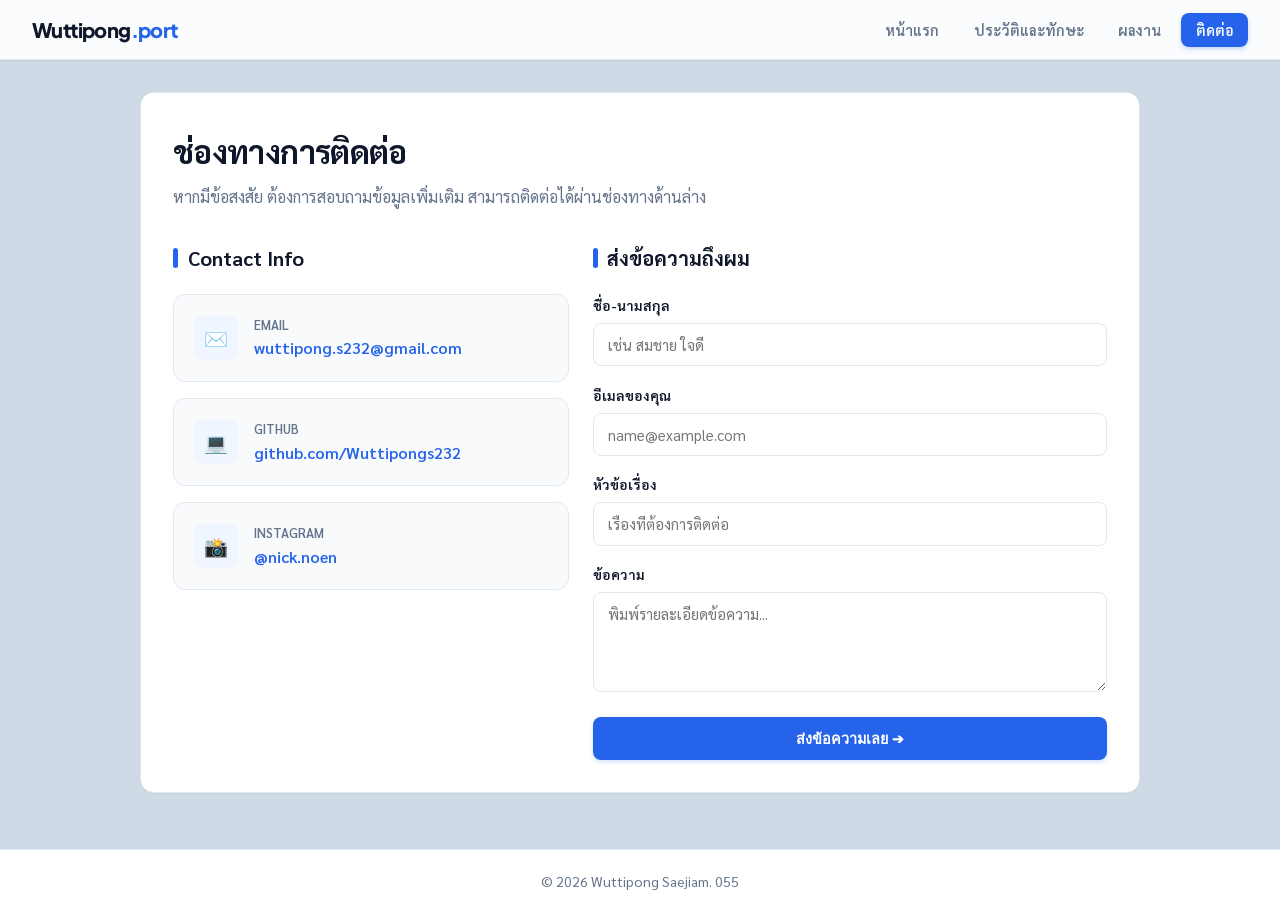
==== contact.html @ 296d6d03 "first commit" ====
<!DOCTYPE html>
<html lang="th">
<head>
  <meta charset="UTF-8">
  <meta name="viewport" content="width=device-width, initial-scale=1.0">
  <title>ติดต่อ - Wuttipong Saejiam</title>
  <link rel="stylesheet" href="css/style.css">
</head>
<body>

  <header>
    <div class="logo">Wuttipong<span>.port</span></div>

    <input type="checkbox" id="menu-toggle">
    <label for="menu-toggle" class="menu-toggle">☰</label>

    <nav>
      <ul>
        <li><a href="index.html">หน้าแรก</a></li>
        <li><a href="about.html">ประวัติและทักษะ</a></li>
        <li><a href="projects.html">ผลงาน</a></li>
        <li><a href="contact.html" class="active">ติดต่อ</a></li>
      </ul>
    </nav>
  </header>

  <main>
    <section>
      <h1>ช่องทางการติดต่อ</h1>
      <p style="color: var(--text-muted); margin-bottom: 2rem;">หากมีข้อสงสัย ต้องการสอบถามข้อมูลเพิ่มเติม สามารถติดต่อได้ผ่านช่องทางด้านล่าง</p>

      <div class="grid-2">
        <!-- ฝั่งซ้าย: ข้อมูลติดต่อแบบการ์ดไอคอน (กดได้ทั้งกล่อง) -->
        <div>
          <h2>Contact Info</h2>
          
          <!-- กล่อง 1: EMAIL (เปิดเมล) -->
          <a href="mailto:wuttipong.s232@gmail.com" class="contact-info-card" style="text-decoration: none; cursor: pointer;">
            <div class="contact-icon">✉️</div>
            <div>
              <div style="font-size: 0.8rem; color: var(--text-muted); font-weight: 600;">EMAIL</div>
              <div style="color: var(--primary); font-weight: 600;">wuttipong.s232@gmail.com</div>
            </div>
          </a>

          <!-- กล่อง 2: GITHUB (เปิดเว็บใหม่) -->
          <a href="https://github.com/Wuttipongs232" target="_blank" class="contact-info-card" style="text-decoration: none; cursor: pointer;">
            <div class="contact-icon">💻</div>
            <div>
              <div style="font-size: 0.8rem; color: var(--text-muted); font-weight: 600;">GITHUB</div>
              <div style="color: var(--primary); font-weight: 600;">github.com/Wuttipongs232</div>
            </div>
          </a>

          <!-- กล่อง 3: INSTAGRAM (เปิดเว็บใหม่) -->
          <a href="https://instagram.com/nick.noen" target="_blank" class="contact-info-card" style="text-decoration: none; cursor: pointer;">
            <div class="contact-icon">📸</div>
            <div>
              <div style="font-size: 0.8rem; color: var(--text-muted); font-weight: 600;">INSTAGRAM</div>
              <div style="color: var(--primary); font-weight: 600;">@nick.noen</div>
            </div>
          </a>
        </div>

        <!-- ฝั่งขวา: ฟอร์มติดต่อ -->
        <div>
          <h2>ส่งข้อความถึงผม</h2>
          <form action="#" method="post">
            <div class="form-group">
              <label for="name">ชื่อ-นามสกุล</label>
              <input type="text" id="name" name="name" class="form-control" placeholder="เช่น สมชาย ใจดี" required>
            </div>
            <div class="form-group">
              <label for="email">อีเมลของคุณ</label>
              <input type="email" id="email" name="email" class="form-control" placeholder="name@example.com" required>
            </div>
            <div class="form-group">
              <label for="subject">หัวข้อเรื่อง</label>
              <input type="text" id="subject" name="subject" class="form-control" placeholder="เรื่องที่ต้องการติดต่อ" required>
            </div>
            <div class="form-group">
              <label for="message">ข้อความ</label>
              <textarea id="message" name="message" rows="4" class="form-control" placeholder="พิมพ์รายละเอียดข้อความ..." required></textarea>
            </div>
            <button type="submit" class="btn" style="width: 100%;">ส่งข้อความเลย ➔</button>
          </form>
        </div>
      </div>
    </section>
  </main>

  <footer>
    <p>&copy; 2026 Wuttipong Saejiam. 055</p>
  </footer>

</body>
</html>
---- css/style.css ----
/* ==========================================================================
   TABLE OF CONTENTS
   ==========================================================================
   1. FONTS & ROOT VARIABLES
   2. GLOBAL / RESET STYLES
   3. HEADER & NAVIGATION (ALL PAGES)
   4. LAYOUT & CONTAINERS (MAIN, SECTION, FOOTER)
   5. TYPOGRAPHY & BUTTONS
   6. PAGE: INDEX.HTML (HERO SECTION)
   7. PAGE: ABOUT.HTML (SKILLS & BADGES)
   8. PAGE: PROJECTS.HTML (CARDS & GRID)
   9. PAGE: CONTACT.HTML (CARDS & FORM)
   10. MOBILE MENU & RESPONSIVE DESIGN (MEDIA QUERIES)
   ========================================================================== */

/* ==========================================================================
   1. FONTS & ROOT VARIABLES
   ========================================================================== */
@import url('https://fonts.googleapis.com/css2?family=Plus+Jakarta+Sans:wght@400;500;600;700&family=Sarabun:wght@300;400;500;600;700&display=swap');

:root {
  --primary: #2563eb;          /* Vibrant Royal Blue */
  --primary-hover: #1d4ed8;
  --primary-light: #eff6ff;
  --bg-main: #cedae6;          /* Slate 100 soft background */
  --bg-card: #ffffff;
  --text-title: #0f172a;       /* Slate 900 */
  --text-body: #334155;        /* Slate 700 */
  --text-muted: #64748b;       /* Slate 500 */
  --border: #e2e8f0;           /* Slate 200 */
  --shadow-sm: 0 1px 2px 0 rgb(0 0 0 / 0.05);
  --shadow-md: 0 4px 6px -1px rgb(0 0 0 / 0.07), 0 2px 4px -2px rgb(0 0 0 / 0.05);
  --shadow-lg: 0 10px 15px -3px rgb(0 0 0 / 0.08), 0 4px 6px -4px rgb(0 0 0 / 0.04);
}

/* ==========================================================================
   2. GLOBAL / RESET STYLES
   ========================================================================== */
* {
  box-sizing: border-box;
  margin: 0;
  padding: 0;
}

body {
  font-family: 'Sarabun', 'Plus Jakarta Sans', -apple-system, sans-serif;
  line-height: 1.6;
  color: var(--text-body);
  background-color: var(--bg-main);
  display: flex;
  flex-direction: column;
  min-height: 100vh;
}

/* ==========================================================================
   3. HEADER & NAVIGATION (ALL PAGES)
   ========================================================================== */
header {
  background-color: rgba(255, 255, 255, 0.9);
  backdrop-filter: blur(8px);
  border-bottom: 1px solid var(--border);
  padding: 0.85rem 2rem;
  display: flex;
  justify-content: space-between;
  align-items: center;
  position: sticky;
  top: 0;
  z-index: 100;
  box-shadow: var(--shadow-sm);
}

header .logo {
  font-family: 'Plus Jakarta Sans', sans-serif;
  font-weight: 800;
  font-size: 1.25rem;
  color: var(--text-title);
  letter-spacing: -0.03em;
}

header .logo span {
  color: var(--primary);
}

nav ul {
  display: flex;
  list-style: none;
  gap: 0.35rem;
}

nav a {
  color: var(--text-muted);
  text-decoration: none;
  padding: 0.5rem 0.9rem;
  border-radius: 0.5rem;
  font-size: 0.9rem;
  font-weight: 600;
  transition: all 0.2s ease;
}

nav a:hover {
  color: var(--primary);
  background-color: var(--primary-light);
}

nav a.active {
  color: #ffffff;
  background-color: var(--primary);
  box-shadow: 0 2px 4px rgba(37, 99, 235, 0.25);
}

/* ซ่อน Checkbox และปุ่มแฮมเบอร์เกอร์บนหน้าจอปกติ */
#menu-toggle, 
.menu-toggle {
  display: none;
}

/* ==========================================================================
   4. LAYOUT & CONTAINERS (MAIN, SECTION, FOOTER)
   ========================================================================== */
main {
  flex: 1;
  max-width: 1000px;
  width: 92%;
  margin: 2rem auto;
}

section {
  background: var(--bg-card);
  border: 1px solid var(--border);
  border-radius: 0.85rem;
  padding: 2rem;
  margin-bottom: 1.5rem;
  box-shadow: var(--shadow-sm);
}

footer {
  background-color: #ffffff;
  border-top: 1px solid var(--border);
  color: var(--text-muted);
  text-align: center;
  padding: 1.25rem;
  font-size: 0.875rem;
  margin-top: auto;
}

/* ==========================================================================
   5. TYPOGRAPHY & BUTTONS
   ========================================================================== */
h1 {
  font-size: 2rem;
  color: var(--text-title);
  margin-bottom: 0.5rem;
  font-weight: 700;
  letter-spacing: -0.02em;
}

h2 {
  font-size: 1.25rem;
  color: var(--text-title);
  margin-bottom: 1.25rem;
  font-weight: 700;
  display: flex;
  align-items: center;
  gap: 0.6rem;
}

h2::before {
  content: "";
  display: inline-block;
  width: 5px;
  height: 1.2rem;
  background-color: var(--primary);
  border-radius: 3px;
}

/* Button Components */
.btn {
  display: inline-flex;
  align-items: center;
  justify-content: center;
  gap: 0.5rem;
  background-color: var(--primary);
  color: #ffffff;
  padding: 0.65rem 1.25rem;
  border-radius: 0.5rem;
  text-decoration: none;
  font-size: 0.9rem;
  font-weight: 600;
  border: none;
  cursor: pointer;
  transition: all 0.2s ease;
  box-shadow: 0 2px 4px rgba(37, 99, 235, 0.2);
}

.btn:hover {
  background-color: var(--primary-hover);
  transform: translateY(-1px);
}

.btn-outline {
  background-color: #ffffff;
  color: var(--text-title);
  border: 1px solid var(--border);
  box-shadow: none;
}

.btn-outline:hover {
  background-color: #f8fafc;
  border-color: #cbd5e1;
}

/* ==========================================================================
   6. PAGE: INDEX.HTML (HERO SECTION)
   ========================================================================== */
.hero-flex {
  display: flex;
  align-items: center;
  gap: 2rem;
}

.hero-avatar {
  width: 150px;
  height: 150px;
  border-radius: 1rem;
  object-fit: cover;
  border: 2px solid var(--border);
  box-shadow: var(--shadow-md);
}

.badge-tag {
  display: inline-block;
  background-color: var(--primary-light);
  color: var(--primary);
  font-size: 0.8rem;
  font-weight: 700;
  padding: 0.25rem 0.75rem;
  border-radius: 2rem;
  margin-bottom: 0.5rem;
}

/* ==========================================================================
   7. PAGE: ABOUT.HTML (SKILLS & BADGES)
   ========================================================================== */
.skills-badge-list {
  display: flex;
  flex-wrap: wrap;
  gap: 0.5rem;
  list-style: none;
}

.skills-badge-list li {
  background: #f1f5f9;
  color: var(--text-body);
  padding: 0.4rem 0.85rem;
  border-radius: 0.4rem;
  font-size: 0.875rem;
  font-weight: 600;
  border: 1px solid #e2e8f0;
}

/* ==========================================================================
   8. PAGE: PROJECTS.HTML (CARDS & GRID)
   ========================================================================== */
.projects-grid {
  display: grid;
  grid-template-columns: repeat(3, 1fr);
  gap: 1.25rem;
}

.project-card {
  background: #ffffff;
  border: 1px solid var(--border);
  border-radius: 0.75rem;
  overflow: hidden;
  display: flex;
  flex-direction: column;
  transition: all 0.25s ease;
}

.project-card:hover {
  transform: translateY(-4px);
  box-shadow: var(--shadow-lg);
}

.project-card img {
  width: 100%;
  height: 160px;
  object-fit: cover;
  border-bottom: 1px solid var(--border);
}

.project-body {
  padding: 1.2rem;
  display: flex;
  flex-direction: column;
  flex: 1;
}

.project-meta-box {
  background-color: #f8fafc;
  border: 1px solid var(--border);
  border-radius: 0.5rem;
  padding: 0.65rem 0.85rem;
  font-size: 0.825rem;
  color: var(--text-muted);
  margin: 0.75rem 0 1rem 0;
  line-height: 1.5;
}

/* ==========================================================================
   9. PAGE: CONTACT.HTML (CARDS & FORM)
   ========================================================================== */
.grid-2 {
  display: grid;
  grid-template-columns: 1fr 1.3fr;
  gap: 1.5rem;
}

.contact-info-card {
  position: relative;
  background-color: #f8fafc;
  border: 1px solid var(--border);
  border-radius: 0.75rem;
  padding: 1.25rem;
  display: flex;
  align-items: center;
  gap: 1rem;
  margin-bottom: 1rem;
  transition: transform 0.2s ease;
}

.contact-info-card:hover {
  transform: translateY(-2px);
  border-color: #cbd5e1;
}

/* ยืดพื้นที่คลิกของแท็ก <a> ให้ครอบคลุมการ์ดทั้งหมด */
.contact-info-card a::before {
  content: "";
  position: absolute;
  top: 0;
  left: 0;
  right: 0;
  bottom: 0;
}

.contact-icon {
  width: 44px;
  height: 44px;
  background-color: var(--primary-light);
  color: var(--primary);
  border-radius: 0.5rem;
  display: flex;
  align-items: center;
  justify-content: center;
  font-size: 1.2rem;
  font-weight: bold;
  flex-shrink: 0;
}

/* Form Components */
.form-group {
  margin-bottom: 1.1rem;
}

.form-group label {
  display: block;
  margin-bottom: 0.4rem;
  font-weight: 600;
  font-size: 0.875rem;
  color: var(--text-title);
}

.form-control {
  width: 100%;
  padding: 0.7rem 0.9rem;
  border: 1px solid var(--border);
  border-radius: 0.5rem;
  font-family: inherit;
  font-size: 0.925rem;
  color: var(--text-title);
  background-color: #ffffff;
  transition: all 0.15s ease;
}

.form-control:focus {
  outline: none;
  border-color: var(--primary);
  box-shadow: 0 0 0 3px rgba(37, 99, 235, 0.15);
}

/* ==========================================================================
   10. MOBILE MENU & RESPONSIVE DESIGN (MEDIA QUERIES)
   ========================================================================== */

/* 💻 Tablet View (Width <= 900px) */
@media (max-width: 900px) {
  .grid-2 {
    grid-template-columns: 1fr;
  }
  .projects-grid {
    grid-template-columns: repeat(2, 1fr);
  }
}

/* 📱 Mobile View (Width <= 600px) */
@media (max-width: 600px) {
  header {
    flex-wrap: wrap;
    padding: 0.85rem 1.25rem;
    position: relative;
  }

  /* แสดงปุ่มแฮมเบอร์เกอร์ ☰ */
  .menu-toggle {
    display: block;
    font-size: 1.5rem;
    cursor: pointer;
    color: var(--text-title);
    padding: 0.2rem 0.5rem;
    border-radius: 0.375rem;
    border: 1px solid var(--border);
    user-select: none;
  }

  .menu-toggle:hover {
    background-color: var(--primary-light);
  }

  /* ซ่อน Navigation บนมือถือไว้ก่อน */
  nav {
    display: none;
    width: 100%;
    margin-top: 0.75rem;
    border-top: 1px solid var(--border);
    padding-top: 0.75rem;
  }

  /* แสดง Navigation เมื่อกดปุ่มแฮมเบอร์เกอร์ */
  #menu-toggle:checked ~ nav {
    display: block;
  }

  nav ul {
    flex-direction: column;
    gap: 0.5rem;
  }

  nav a {
    display: block;
    text-align: center;
    padding: 0.65rem;
    background-color: #f8fafc;
    border: 1px solid var(--border);
    border-radius: 0.5rem;
  }

  nav a.active {
    background-color: var(--primary);
    border-color: var(--primary);
    color: #ffffff;
  }

  /* Layout Adjustments for Mobile */
  main {
    width: 92%;
    margin: 1.25rem auto;
  }

  section {
    padding: 1.25rem;
  }

  .hero-flex {
    flex-direction: column;
    text-align: center;
  }

  .grid-2,
  .projects-grid {
    grid-template-columns: 1fr;
  }
}
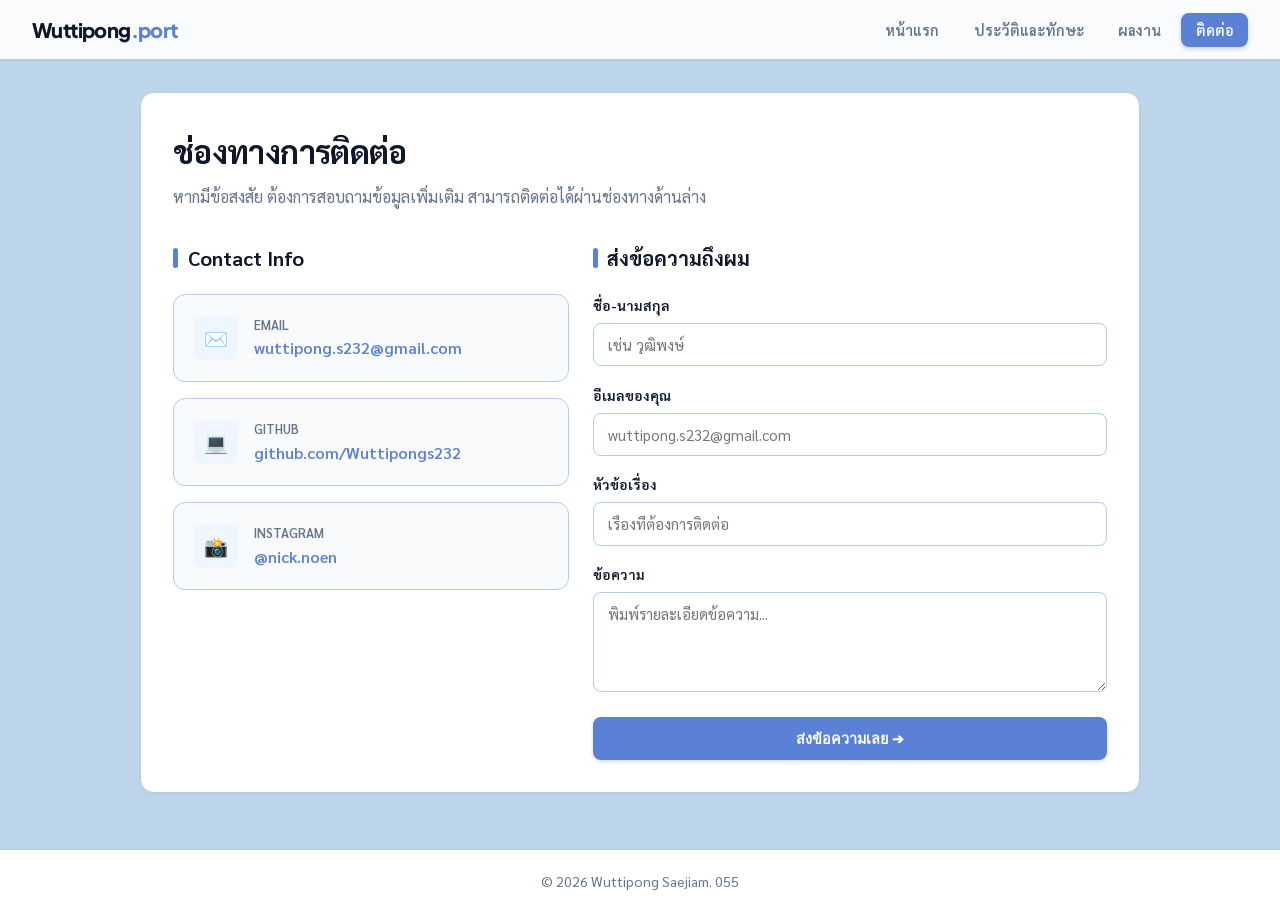
==== commit e6b08a1c: "Newcolor" ====
--- a/contact.html
+++ b/contact.html
@@ -68,11 +68,11 @@
           <form action="#" method="post">
             <div class="form-group">
               <label for="name">ชื่อ-นามสกุล</label>
-              <input type="text" id="name" name="name" class="form-control" placeholder="เช่น สมชาย ใจดี" required>
+              <input type="text" id="name" name="name" class="form-control" placeholder="เช่น วุฒิพงษ์" required>
             </div>
             <div class="form-group">
               <label for="email">อีเมลของคุณ</label>
-              <input type="email" id="email" name="email" class="form-control" placeholder="name@example.com" required>
+              <input type="email" id="email" name="email" class="form-control" placeholder="wuttipong.s232@gmail.com" required>
             </div>
             <div class="form-group">
               <label for="subject">หัวข้อเรื่อง</label>
--- a/css/style.css
+++ b/css/style.css
@@ -19,15 +19,15 @@
 @import url('https://fonts.googleapis.com/css2?family=Plus+Jakarta+Sans:wght@400;500;600;700&family=Sarabun:wght@300;400;500;600;700&display=swap');
 
 :root {
-  --primary: #2563eb;          /* Vibrant Royal Blue */
-  --primary-hover: #1d4ed8;
+  --primary: #5a81d5;          /* Vibrant Royal Blue */
+  --primary-hover: #3663e0;
   --primary-light: #eff6ff;
-  --bg-main: #cedae6;          /* Slate 100 soft background */
+  --bg-main: #bdd5ea;          /* Slate 100 soft background */
   --bg-card: #ffffff;
   --text-title: #0f172a;       /* Slate 900 */
   --text-body: #334155;        /* Slate 700 */
   --text-muted: #64748b;       /* Slate 500 */
-  --border: #e2e8f0;           /* Slate 200 */
+  --border: #b3cceb;           /* Slate 200 */
   --shadow-sm: 0 1px 2px 0 rgb(0 0 0 / 0.05);
   --shadow-md: 0 4px 6px -1px rgb(0 0 0 / 0.07), 0 2px 4px -2px rgb(0 0 0 / 0.05);
   --shadow-lg: 0 10px 15px -3px rgb(0 0 0 / 0.08), 0 4px 6px -4px rgb(0 0 0 / 0.04);
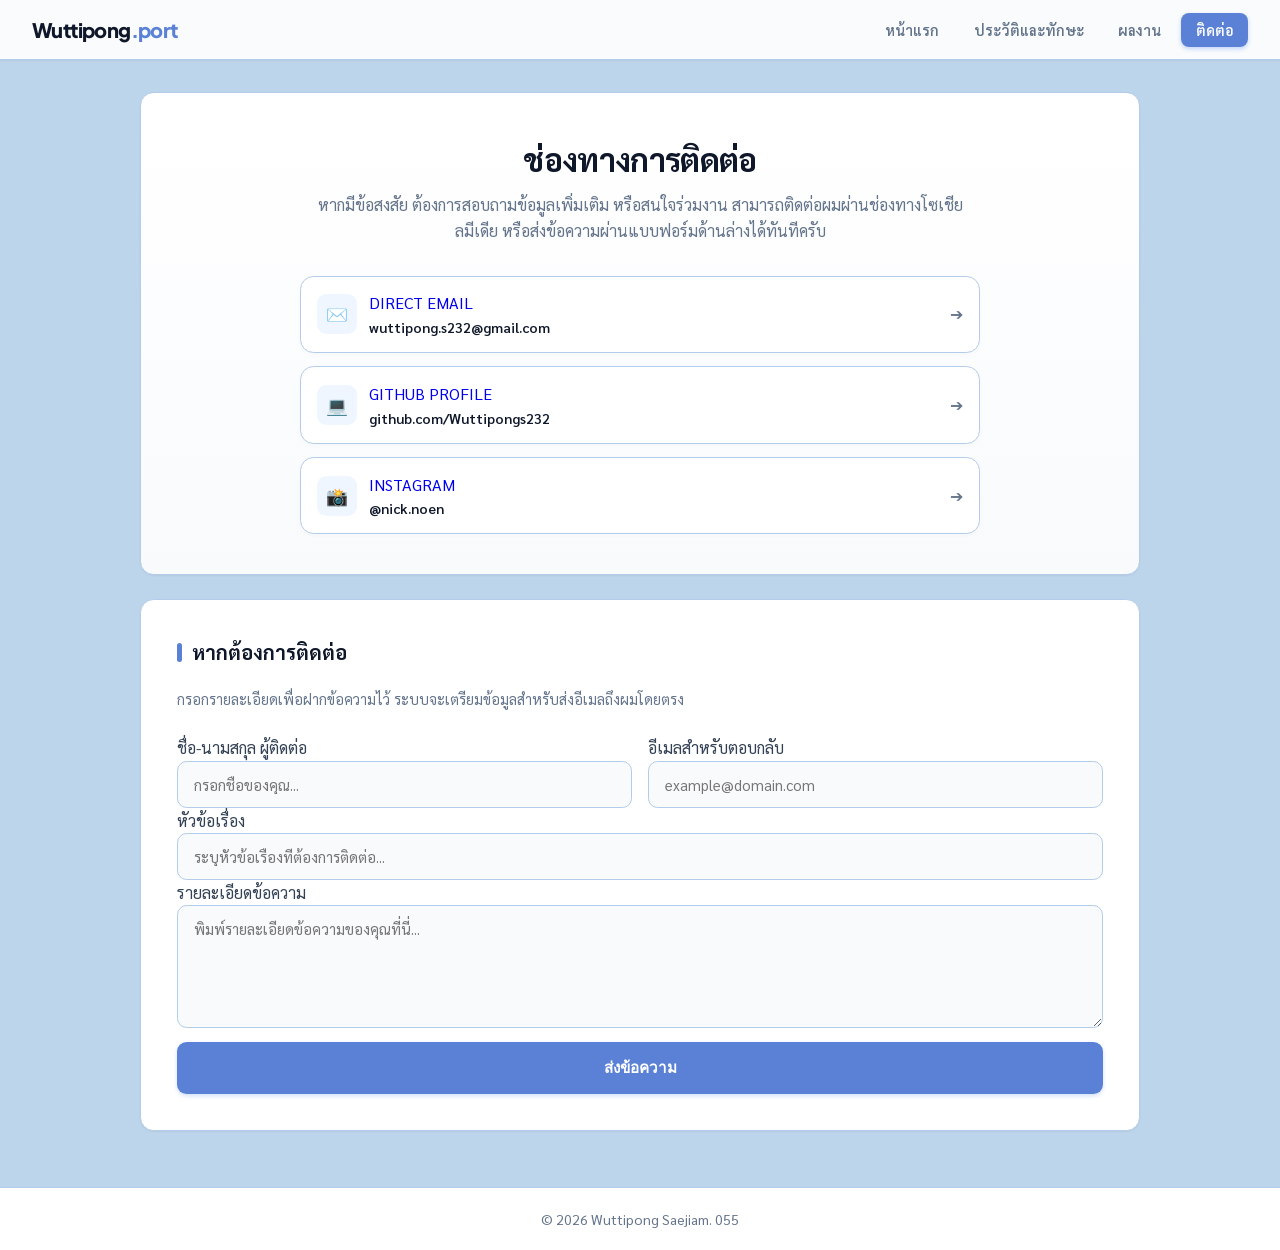
==== commit 42435430: "Newcontact" ====
--- a/contact.html
+++ b/contact.html
@@ -25,67 +25,76 @@
   </header>
 
   <main>
-    <section>
+    <!-- Section 1: Hero Contact Banner -->
+    <section class="contact-hero-section">
       <h1>ช่องทางการติดต่อ</h1>
-      <p style="color: var(--text-muted); margin-bottom: 2rem;">หากมีข้อสงสัย ต้องการสอบถามข้อมูลเพิ่มเติม สามารถติดต่อได้ผ่านช่องทางด้านล่าง</p>
+      <p>หากมีข้อสงสัย ต้องการสอบถามข้อมูลเพิ่มเติม หรือสนใจร่วมงาน สามารถติดต่อผมผ่านช่องทางโซเชียลมีเดีย หรือส่งข้อความผ่านแบบฟอร์มด้านล่างได้ทันทีครับ</p>
+      
+      <div class="contact-pills-container">
+        
+        <a href="mailto:wuttipong.s232@gmail.com" class="contact-pill-card">
+          <div class="pill-icon-box">✉️</div>
+          <div class="pill-details">
+            <span class="pill-label">DIRECT EMAIL</span>
+            <span class="pill-value">wuttipong.s232@gmail.com</span>
+          </div>
+          <span class="pill-arrow">➔</span>
+        </a>
 
-      <div class="grid-2">
-        <!-- ฝั่งซ้าย: ข้อมูลติดต่อแบบการ์ดไอคอน (กดได้ทั้งกล่อง) -->
-        <div>
-          <h2>Contact Info</h2>
-          
-          <!-- กล่อง 1: EMAIL (เปิดเมล) -->
-          <a href="mailto:wuttipong.s232@gmail.com" class="contact-info-card" style="text-decoration: none; cursor: pointer;">
-            <div class="contact-icon">✉️</div>
-            <div>
-              <div style="font-size: 0.8rem; color: var(--text-muted); font-weight: 600;">EMAIL</div>
-              <div style="color: var(--primary); font-weight: 600;">wuttipong.s232@gmail.com</div>
-            </div>
-          </a>
+        <a href="https://github.com/Wuttipongs232" target="_blank" class="contact-pill-card">
+          <div class="pill-icon-box">💻</div>
+          <div class="pill-details">
+            <span class="pill-label">GITHUB PROFILE</span>
+            <span class="pill-value">github.com/Wuttipongs232</span>
+          </div>
+          <span class="pill-arrow">➔</span>
+        </a>
 
-          <!-- กล่อง 2: GITHUB (เปิดเว็บใหม่) -->
-          <a href="https://github.com/Wuttipongs232" target="_blank" class="contact-info-card" style="text-decoration: none; cursor: pointer;">
-            <div class="contact-icon">💻</div>
-            <div>
-              <div style="font-size: 0.8rem; color: var(--text-muted); font-weight: 600;">GITHUB</div>
-              <div style="color: var(--primary); font-weight: 600;">github.com/Wuttipongs232</div>
-            </div>
-          </a>
+        <a href="https://instagram.com/nick.noen" target="_blank" class="contact-pill-card">
+          <div class="pill-icon-box">📸</div>
+          <div class="pill-details">
+            <span class="pill-label">INSTAGRAM</span>
+            <span class="pill-value">@nick.noen</span>
+          </div>
+          <span class="pill-arrow">➔</span>
+        </a>
 
-          <!-- กล่อง 3: INSTAGRAM (เปิดเว็บใหม่) -->
-          <a href="https://instagram.com/nick.noen" target="_blank" class="contact-info-card" style="text-decoration: none; cursor: pointer;">
-            <div class="contact-icon">📸</div>
-            <div>
-              <div style="font-size: 0.8rem; color: var(--text-muted); font-weight: 600;">INSTAGRAM</div>
-              <div style="color: var(--primary); font-weight: 600;">@nick.noen</div>
-            </div>
-          </a>
+      </div>
+    </section>
+
+    <!-- Section 2: Interactive Send Message Form -->
+    <section class="contact-form-section">
+      <h2>หากต้องการติดต่อ</h2>
+      <p style="color: var(--text-muted); margin-bottom: 1.5rem; font-size: 0.9rem;">
+        กรอกรายละเอียดเพื่อฝากข้อความไว้ ระบบจะเตรียมข้อมูลสำหรับส่งอีเมลถึงผมโดยตรง
+      </p>
+
+      <form action="#" method="post" class="modern-contact-form">
+        <div class="form-row-2">
+          <div class="form-group">
+            <label for="name">ชื่อ-นามสกุล ผู้ติดต่อ</label>
+            <input type="text" id="name" name="name" class="form-control-modern" placeholder="กรอกชื่อของคุณ..." required>
+          </div>
+          <div class="form-group">
+            <label for="email">อีเมลสำหรับตอบกลับ</label>
+            <input type="email" id="email" name="email" class="form-control-modern" placeholder="example@domain.com" required>
+          </div>
         </div>
 
-        <!-- ฝั่งขวา: ฟอร์มติดต่อ -->
-        <div>
-          <h2>ส่งข้อความถึงผม</h2>
-          <form action="#" method="post">
-            <div class="form-group">
-              <label for="name">ชื่อ-นามสกุล</label>
-              <input type="text" id="name" name="name" class="form-control" placeholder="เช่น วุฒิพงษ์" required>
-            </div>
-            <div class="form-group">
-              <label for="email">อีเมลของคุณ</label>
-              <input type="email" id="email" name="email" class="form-control" placeholder="wuttipong.s232@gmail.com" required>
-            </div>
-            <div class="form-group">
-              <label for="subject">หัวข้อเรื่อง</label>
-              <input type="text" id="subject" name="subject" class="form-control" placeholder="เรื่องที่ต้องการติดต่อ" required>
-            </div>
-            <div class="form-group">
-              <label for="message">ข้อความ</label>
-              <textarea id="message" name="message" rows="4" class="form-control" placeholder="พิมพ์รายละเอียดข้อความ..." required></textarea>
-            </div>
-            <button type="submit" class="btn" style="width: 100%;">ส่งข้อความเลย ➔</button>
-          </form>
+        <div class="form-group">
+          <label for="subject">หัวข้อเรื่อง</label>
+          <input type="text" id="subject" name="subject" class="form-control-modern" placeholder="ระบุหัวข้อเรื่องที่ต้องการติดต่อ..." required>
         </div>
-      </div>
+
+        <div class="form-group">
+          <label for="message">รายละเอียดข้อความ</label>
+          <textarea id="message" name="message" rows="5" class="form-control-modern" placeholder="พิมพ์รายละเอียดข้อความของคุณที่นี่..." required></textarea>
+        </div>
+
+        <button type="submit" class="btn btn-submit-modern">
+          <span>ส่งข้อความ</span>
+        </button>
+      </form>
     </section>
   </main>
 
--- a/css/style.css
+++ b/css/style.css
@@ -308,85 +308,151 @@
 }
 
 /* ==========================================================================
-   9. PAGE: CONTACT.HTML (CARDS & FORM)
-   ========================================================================== */
-.grid-2 {
-  display: grid;
-  grid-template-columns: 1fr 1.3fr;
-  gap: 1.5rem;
-}
-
-.contact-info-card {
-  position: relative;
-  background-color: #f8fafc;
-  border: 1px solid var(--border);
-  border-radius: 0.75rem;
-  padding: 1.25rem;
-  display: flex;
-  align-items: center;
-  gap: 1rem;
-  margin-bottom: 1rem;
-  transition: transform 0.2s ease;
-}
-
-.contact-info-card:hover {
-  transform: translateY(-2px);
-  border-color: #cbd5e1;
-}
-
-/* ยืดพื้นที่คลิกของแท็ก <a> ให้ครอบคลุมการ์ดทั้งหมด */
-.contact-info-card a::before {
-  content: "";
-  position: absolute;
-  top: 0;
-  left: 0;
-  right: 0;
-  bottom: 0;
-}
-
-.contact-icon {
-  width: 44px;
-  height: 44px;
+   9. PAGE: CONTACT.HTML (NEW UNIQUE FLOATING STYLE)
+   ========================================================================== */
+
+/* Hero Contact Section */
+.contact-hero-section {
+  text-align: center;
+  padding: 2.5rem 2rem;
+  background: linear-gradient(180deg, #ffffff 0%, #f8fafc 100%);
+}
+
+.contact-badge {
+  display: inline-block;
   background-color: var(--primary-light);
   color: var(--primary);
-  border-radius: 0.5rem;
+  font-size: 0.75rem;
+  font-weight: 800;
+  letter-spacing: 0.08em;
+  padding: 0.3rem 0.8rem;
+  border-radius: 2rem;
+  margin-bottom: 0.8rem;
+}
+
+.contact-hero-section p {
+  max-width: 650px;
+  margin: 0 auto 2rem auto;
+  color: var(--text-muted);
+}
+
+/* Floating Contact Pills (แนวนอนสไตล์ใหม่) */
+.contact-pills-container {
+  display: flex;
+  flex-direction: column;
+  gap: 0.85rem;
+  max-width: 680px;
+  margin: 0 auto;
+}
+
+/* ปรับตัวการ์ดให้กระชับขึ้นบนจอมือถือ */
+.contact-pill-card {
+  display: flex;
+  align-items: center;
+  padding: 0.85rem 1rem;
+  background-color: #ffffff;
+  border: 1px solid var(--border);
+  border-radius: 0.85rem;
+  text-decoration: none;
+  transition: all 0.25s cubic-bezier(0.16, 1, 0.3, 1);
+  box-shadow: 0 2px 4px rgba(0, 0, 0, 0.02);
+  gap: 0.75rem; /* กำหนดระยะห่างระหว่างองค์ประกอบ */
+}
+
+/* เพิ่มการจัดการข้อความล้น (Truncate / Word Wrap) */
+.pill-details {
+  display: flex;
+  flex-direction: column;
+  align-items: flex-start;
+  flex: 1;
+  text-align: left;
+  min-width: 0; /* สำคัญมาก: เพื่อให้ Flexbox ยอมย่อข้อความ */
+}
+
+.pill-value {
+  font-size: 0.875rem; /* ปรับย่อขนาดฟอนต์ลงเล็กน้อยเพื่อไม่ให้ล้นจอมือถือ */
+  font-weight: 600;
+  color: var(--text-title);
+  word-break: break-all; /* หากยาวเกินจะทำการขึ้นบรรทัดใหม่อัตโนมัติ */
+  max-width: 100%;
+}
+
+.pill-icon-box {
+  width: 40px;
+  height: 40px;
+  border-radius: 0.6rem;
+  background-color: var(--primary-light);
   display: flex;
   align-items: center;
   justify-content: center;
-  font-size: 1.2rem;
-  font-weight: bold;
+  font-size: 1.1rem;
   flex-shrink: 0;
 }
 
-/* Form Components */
-.form-group {
-  margin-bottom: 1.1rem;
-}
-
-.form-group label {
-  display: block;
-  margin-bottom: 0.4rem;
-  font-weight: 600;
-  font-size: 0.875rem;
-  color: var(--text-title);
-}
-
-.form-control {
+.pill-arrow {
+  font-size: 1rem;
+  color: var(--text-muted);
+  transition: transform 0.2s ease, color 0.2s ease;
+  flex-shrink: 0; /* ไม่ให้ลูกศรโดนบีบขนาด */
+}
+
+.contact-pill-card:hover .pill-arrow {
+  color: var(--primary);
+  transform: translateX(4px);
+}
+
+/* Modern Form Styles */
+.contact-form-section {
+  padding: 2.25rem;
+}
+
+.form-row-2 {
+  display: grid;
+  grid-template-columns: 1fr 1fr;
+  gap: 1rem;
+}
+
+.form-control-modern {
   width: 100%;
-  padding: 0.7rem 0.9rem;
-  border: 1px solid var(--border);
-  border-radius: 0.5rem;
+  padding: 0.8rem 1rem;
+  border: 1.5px solid var(--border);
+  border-radius: 0.6rem;
   font-family: inherit;
   font-size: 0.925rem;
   color: var(--text-title);
-  background-color: #ffffff;
-  transition: all 0.15s ease;
-}
-
-.form-control:focus {
+  background-color: #f8fafc;
+  transition: all 0.2s ease;
+}
+
+.form-control-modern:focus {
   outline: none;
   border-color: var(--primary);
-  box-shadow: 0 0 0 3px rgba(37, 99, 235, 0.15);
+  background-color: #ffffff;
+  box-shadow: 0 0 0 4px rgba(37, 99, 235, 0.1);
+}
+
+.btn-submit-modern {
+  width: 100%;
+  padding: 0.85rem;
+  font-size: 0.95rem;
+  border-radius: 0.6rem;
+  background-color: var(--primary);
+  color: #ffffff;
+  display: flex;
+  align-items: center;
+  justify-content: center;
+  gap: 0.6rem;
+  margin-top: 0.5rem;
+  cursor: pointer;
+  border: none;
+  font-weight: 600;
+  transition: all 0.2s ease;
+}
+
+.btn-submit-modern:hover {
+  background-color: var(--primary-hover);
+  transform: translateY(-2px);
+  box-shadow: 0 4px 12px rgba(37, 99, 235, 0.3);
 }
 
 /* ==========================================================================
@@ -480,4 +546,11 @@
   .projects-grid {
     grid-template-columns: 1fr;
   }
+
+  .form-row-2 {
+    grid-template-columns: 1fr;
+  }
+  .contact-pill-card:hover {
+    transform: none; /* บนมือถือไม่เลื่อนขวา */
+  }
 }
